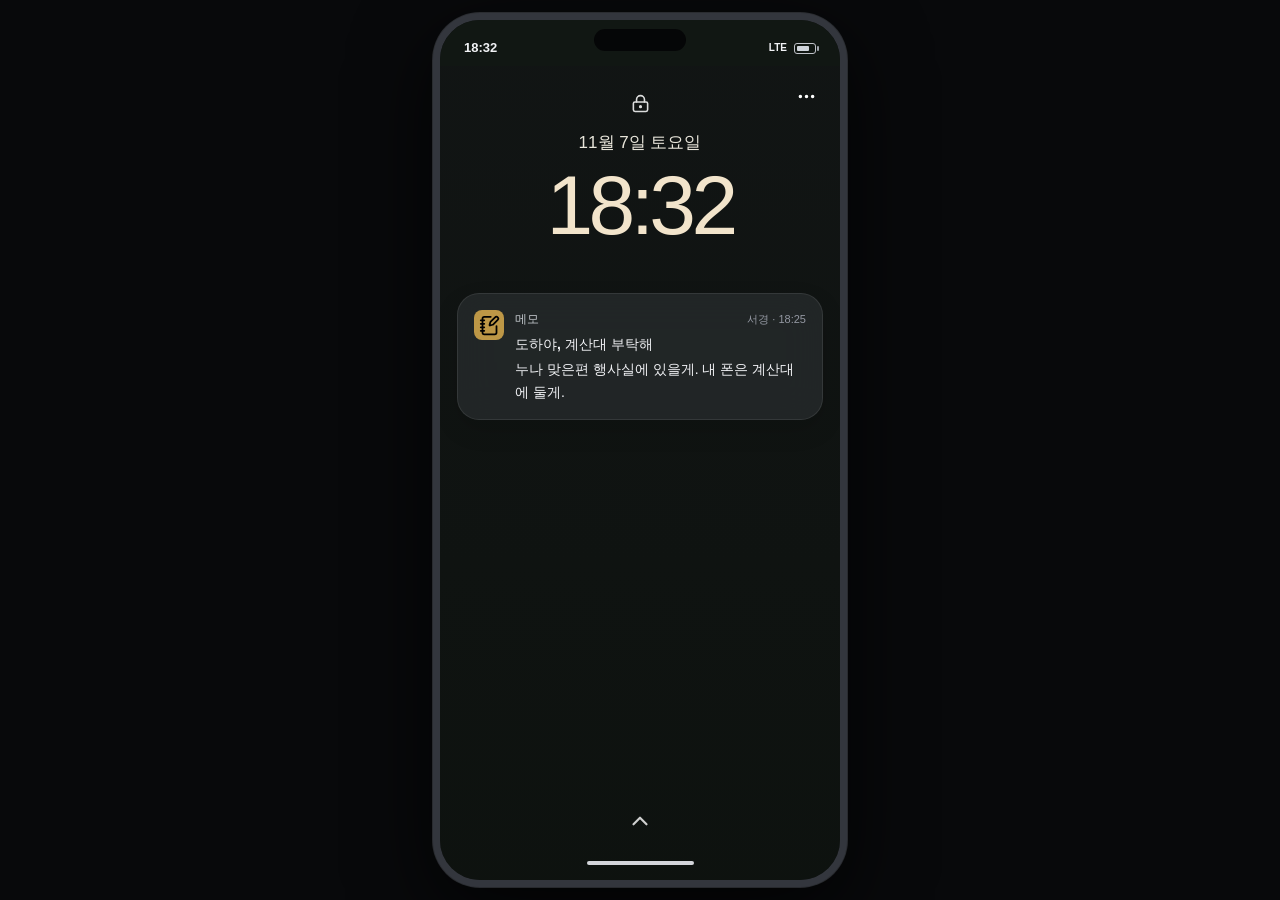
==== prototype/index.html @ a2267394 "Publish game v0.4.1 source and web entry point" ====
<!doctype html>
<html lang="ko"><head><meta charset="utf-8"><meta name="viewport" content="width=device-width, initial-scale=1, viewport-fit=cover"><meta name="theme-color" content="#101415"><meta name="description" content="닫는 책방과 남겨진 기록. 서경의 휴대전화에서 읽고 답하는 이야기."><title>열한 번째 상자</title><link rel="stylesheet" href="phone.css"><link rel="stylesheet" href="campaign.css?v=0.4.1a"></head>
<body><main class="phone" aria-label="서경의 휴대전화">
<div class="status"><span id="clock">18:32</span><div class="island" aria-hidden="true"></div><span class="status-right">LTE <span class="battery" aria-label="배터리 76퍼센트"></span></span></div>
<header id="appbar" class="appbar"></header><div id="screen" class="screen"></div><nav id="nav" class="system-nav" aria-label="휴대전화 탐색"></nav>
<div id="notification" class="notification" aria-live="polite"></div><div id="overlay" class="overlay" aria-label="게임 설정과 확인" hidden></div><div id="toast" class="toast" role="status"></div><button id="jump-message" class="jump-message" data-action="jump-message" hidden>새 메시지 ↓</button>
</main><script src="campaign-data.js?v=0.4.1b"></script><script src="campaign-engine.js?v=0.4.1"></script><script src="campaign-app.js?v=0.4.1b"></script></body></html>
---- prototype/phone.css ----
@charset "UTF-8";
:root{color-scheme:dark;--surface:#111214;--raised:#202226;--elevated:#2c2f34;--line:#303238;--text:#f1f2f5;--muted:#9599a3;--blue:#82b5ff;--green:#66d295;--yellow:#f4ce68;--radius:18px;font:15px/1.55 -apple-system,BlinkMacSystemFont,'Segoe UI','Malgun Gothic',sans-serif;font-synthesis:none}
*{box-sizing:border-box}html,body{margin:0;height:100%;overflow:hidden}body{display:flex;align-items:center;justify-content:center;background:#08090b;color:var(--text)}button,input,textarea{font:inherit}button{border:0;background:none;color:inherit;cursor:pointer;-webkit-tap-highlight-color:transparent}button:disabled{opacity:.38;cursor:default}button:focus-visible,input:focus-visible,textarea:focus-visible,summary:focus-visible{outline:2px solid var(--blue);outline-offset:3px}button:active:not(:disabled){filter:brightness(.85)}button img{pointer-events:none}p{margin:0 0 12px}h1,h2,h3{font-weight:650;letter-spacing:-.035em;margin:0}h1{font-size:28px}h2{font-size:19px}small{font-size:11px;color:var(--muted)}strong{font-weight:600}img{max-width:100%}.icon{display:inline-block;width:22px;height:22px;object-fit:contain;filter:invert(1);vertical-align:middle;flex:none}.push{flex:1}.sr-only{position:absolute;width:1px;height:1px;overflow:hidden;clip-path:inset(50%)}
main.phone{position:relative;display:flex;flex-direction:column;isolation:isolate;width:414px;height:min(888px,calc(100dvh - 28px));border:7px solid #33363d;border-radius:47px;background:var(--surface);box-shadow:0 0 0 1px #60646d66,0 24px 80px #000b;overflow:hidden}
.status{height:46px;flex:none;padding:10px 24px 0;display:flex;align-items:center;justify-content:space-between;position:relative;z-index:4;background:var(--surface);font-size:13px;font-weight:650}.island{position:absolute;left:50%;transform:translateX(-50%);top:9px;width:92px;height:22px;border-radius:14px;background:#050607}.status-right{display:flex;align-items:center;gap:7px;font-size:10px}.battery{display:inline-block;width:22px;height:11px;border:1px solid #bfc2c8;border-radius:3px;position:relative}.battery:before{content:'';position:absolute;inset:2px 6px 2px 2px;border-radius:1px;background:#cfd4db}.battery:after{content:'';width:2px;height:5px;background:#a2a6ae;position:absolute;right:-4px;top:2px;border-radius:1px}
.appbar{height:62px;flex:none;display:flex;align-items:center;padding:0 9px;border-bottom:1px solid #ffffff09;background:var(--surface);gap:3px}.appbar[hidden],.system-nav[hidden]{display:none}.header-title{flex:1;display:flex;align-items:center;min-width:0;gap:10px;font-size:17px;font-weight:600;letter-spacing:-.03em}.header-title small{display:block;font-weight:400;font-size:10px;margin-top:2px}.header-title .avatar{width:34px;height:34px;font-size:14px}.icon-button{width:40px;height:42px;display:inline-flex;justify-content:center;align-items:center;flex:none;border-radius:50%}.icon-button .icon{width:21px;height:21px}.icon-button:hover{background:#ffffff08}.appbar>.icon-button:first-child{color:var(--blue)}.screen{flex:1;overflow:auto;overscroll-behavior:contain;scrollbar-width:thin;scrollbar-color:#464a5255 transparent;position:relative}.system-nav{height:30px;flex:none;background:var(--surface);display:flex;align-items:center;justify-content:center}.home-gesture{display:flex;align-items:center;justify-content:center;width:100%;height:30px;padding:0}.gesture-bar{display:block;width:107px;height:4px;border-radius:4px;background:#d3d5da}.on-home .status,.on-home .system-nav{background:#111713}.on-home .screen{scrollbar-width:none}.page{padding:18px 19px 28px}.page-heading{display:flex;align-items:center;justify-content:space-between;margin-bottom:22px}.page-heading>.icon{color:var(--yellow)}.small-heading{font-size:15px;color:var(--muted);font-weight:500;margin:6px 0 18px}.section-label{color:var(--muted);font-size:12px;display:block;margin:15px 0 8px}.button{width:100%;min-height:45px;padding:11px 18px;border-radius:14px;background:var(--raised);font-size:14px;font-weight:500;margin-top:12px;display:flex;justify-content:center;align-items:center;gap:8px}.button.primary{background:#3581e7;color:white}.button.secondary{background:var(--raised);color:var(--text)}.button.danger{background:#4d2328;color:#ffb4bf}.plain-link,.subtle-link{padding:10px 0;display:inline-flex;gap:7px;align-items:center;font-size:13px;color:var(--blue)}.subtle-link{color:var(--muted);font-size:12px}.plain-link .icon{width:17px;height:17px}.empty{color:var(--muted);font-size:14px;text-align:center;padding:40px 15px}.file-link{display:flex;align-items:center;gap:11px;width:100%;text-align:left;min-height:51px;font-size:14px;border-bottom:1px solid #ffffff0a}.file-link .icon{width:20px;height:20px;opacity:.7}
.lockscreen{height:100%;min-height:470px;display:flex;flex-direction:column;align-items:center;background:linear-gradient(#121a1455,#0c120db3),url('../assets/scenes/IMG004-shelf.png') center/cover;padding:24px 17px 15px}.lock-symbol .icon{width:19px;height:19px;opacity:.85}.lock-date{font-size:17px;font-weight:500;margin:17px 0 0;color:#e8e5da}.lock-clock{font-size:84px;font-weight:250;line-height:1.15;letter-spacing:-.055em;color:#f2e4cb}.lock-alerts{width:100%;margin-top:46px}.lock-alert{width:100%;text-align:left;display:flex;gap:11px;padding:16px;border-radius:22px;background:#252a2bd9;backdrop-filter:blur(18px);border:1px solid #ffffff16;box-shadow:0 10px 24px #0002}.lock-alert b{font-size:12px;display:flex;justify-content:space-between;align-items:center;font-weight:500;color:#c5c9ce}.lock-alert strong{font-size:14px;display:block;margin-top:5px}.lock-alert p{font-size:14px;line-height:1.6;margin:3px 0 0}.app-mini{width:30px;height:30px;display:grid;place-items:center;border-radius:8px;flex:none;background:#08090a}.app-mini .icon{width:21px;height:21px}.lock-bottom{margin-top:auto;display:flex;align-items:center;flex-direction:column;gap:18px}.unlock-button{width:60px;height:45px;display:grid;place-items:center}.unlock-button .icon{width:26px;height:26px;opacity:.8}.mention{color:#91bbf8}
.home{min-height:100%;height:100%;display:flex;flex-direction:column;padding:9px 21px 14px;background:linear-gradient(160deg,#12201bd0,#1c241638 50%,#10180c8c),url('../assets/scenes/IMG003-tangerines.png') center/cover}.home-top{display:flex;justify-content:space-between}.home-top .icon-button{background:#111b1745;width:34px;height:34px}.home-top .icon{width:18px;height:18px}.clock-widget{display:flex;flex-direction:column;align-items:center;padding-top:17px;text-shadow:0 2px 10px #0003}.clock-widget>span{font-size:13px;font-weight:500}.clock-widget>strong{font-size:67px;line-height:1.25;font-weight:250;letter-spacing:-.05em}.clock-widget small{font-size:13px;color:#e4e7dd;margin-top:5px}.home-space{flex:1;min-height:25px}.app-grid{display:grid;grid-template-columns:repeat(4,1fr);gap:22px 12px}.app{padding:0;display:flex;flex-direction:column;align-items:center;gap:7px;font-size:11px;white-space:nowrap;text-shadow:0 1px 6px #0006}.app-square{height:57px;width:57px;border-radius:17px;display:grid;place-items:center;position:relative;box-shadow:0 3px 7px #0002,inset 0 1px 1px #ffffff35}.app-square .icon{width:29px;height:29px;filter:invert(1);stroke-width:1.6}.app-square.chat{background:#397bed}.app-square.search{background:#f6f8ff}.app-square.search .icon{filter:invert(38%) sepia(76%) saturate(2564%) hue-rotate(194deg)}.app-square.short{background:#060608}.app-square.gyeot{background:linear-gradient(30deg,#ffb54d,#df3971 55%,#8051cf)}.app-square.sheet{background:#21936b}.app-square.photos{background:#9262e0}.app-square.phone{background:#42b871}.app-square.notes{background:#f3cd60}.app-square.notes .icon{filter:invert(19%) sepia(36%) saturate(610%) hue-rotate(6deg)}.badge{position:absolute;right:-4px;top:-4px;background:#ed5e59;color:#fff;border-radius:12px;font-size:10px;min-width:19px;height:19px;line-height:19px;text-align:center;padding:0 4px;text-shadow:none;border:1px solid #ffffff33}.home-pages{display:flex;justify-content:center;gap:6px;padding:19px 0 15px}.home-pages i{width:5px;height:5px;border-radius:50%;background:#ffffff60}.home-pages i:first-child{background:#fff}.home-dock{display:flex;justify-content:space-around;align-items:center;padding:11px 8px;border-radius:28px;background:#d5ded220;backdrop-filter:blur(20px)}.home-dock .app>span:last-child{display:none}.home-dock .app-square{width:53px;height:53px;border-radius:16px}
.list-heading{display:flex;justify-content:space-between;align-items:center;padding:14px 21px 17px}.list-heading h1{font-size:30px}.search-placeholder{display:flex;gap:9px;align-items:center;margin:0 19px 15px;background:var(--raised);border-radius:12px;padding:9px 12px;color:var(--muted);font-size:14px}.search-placeholder .icon{width:16px;height:16px;opacity:.5}.contact-row{display:flex;align-items:center;gap:13px;padding:17px 20px;width:100%;text-align:left;border-bottom:1px solid #ffffff08}.avatar{display:inline-flex;align-items:center;justify-content:center;flex:none;width:43px;height:43px;border-radius:50%;font-size:17px;font-weight:550;background:#474b55;color:#f1f3f5}.avatar.sujin{background:#435567}.avatar.seogyeong{background:#725349}.avatar.taeo{background:#496756}.avatar.narae{background:#5b5475}.avatar.small{width:30px;height:30px;font-size:12px}.contact-main{flex:1;min-width:0}.contact-main strong{font-size:15px;font-weight:600;display:block}.contact-main small{font-size:12px;margin-top:4px;display:block;white-space:nowrap;text-overflow:ellipsis;overflow:hidden;color:#a2a5af}.contact-time{font-size:10px;color:var(--muted);align-self:flex-start;padding-top:2px}.chat-body{padding:8px 15px 20px}.date-divider{display:flex;justify-content:center;color:#777e89;font-size:10px;margin:15px 0 20px}.bubble-row{display:flex;flex-direction:column;align-items:flex-start;gap:4px;margin:12px 0}.bubble-row.mine{align-items:flex-end}.bubble{background:#292d33;padding:11px 14px;border-radius:17px 17px 17px 5px;max-width:86%;font-size:14px;line-height:1.6;word-break:keep-all;overflow-wrap:anywhere;white-space:pre-line}.mine .bubble{background:#245797;border-radius:17px 17px 5px 17px;color:#f1f6ff}.bubble-row>small{font-size:9px;color:#848b96;margin:0 5px}.older-button{display:block;margin:5px auto 20px;padding:8px 16px;color:var(--blue);font-size:12px;background:#85b6ff0b;border-radius:15px}.reply-options{display:flex;flex-direction:column;gap:8px;padding-top:16px}.reply-choice{border:1px solid #658bbe60;color:#a8ccff;border-radius:17px;padding:10px 15px;text-align:left;font-size:13px;display:flex;align-items:center;gap:9px;align-self:flex-end;max-width:94%}.reply-choice .icon{width:16px;height:16px;opacity:.7}.note-link{font-size:12px;display:flex;align-items:center;gap:8px;margin-top:17px;padding:12px;background:#f4ce6811;border:1px solid #f4ce6828;border-radius:13px;color:var(--yellow)}.note-link .icon{width:17px;height:17px}.inline-record{color:#9a9fa8;font-size:10px;padding:8px 2px}.contact-availability{font-size:11px;color:#777d87;text-align:center;padding:12px}.attachment{padding:8px 0 0;display:block}.chat-photo{width:100px;display:block;border-radius:5px}.typing{display:flex;gap:4px;background:#292d33;border-radius:16px;padding:12px 14px;width:53px;margin:10px 0}.typing i{width:5px;height:5px;background:#a3aab6;border-radius:50%;animation:typing 1.4s infinite}.typing i:nth-child(2){animation-delay:.15s}.typing i:nth-child(3){animation-delay:.3s}
.notes-page{padding-top:12px}.owner-note{background:#302a1e;border:1px solid #79664040;border-radius:16px;padding:14px 16px;margin-bottom:18px;color:#eadbb5}.owner-note summary{font-size:14px;font-weight:600}.owner-note summary small{display:block;font-weight:400;font-size:10px;margin-top:4px;color:#b6a884}.owner-note p{font-size:14px;line-height:1.9;padding-top:14px;margin:0}.segments{display:flex;border-radius:10px;background:#25282d;padding:3px;gap:3px;margin:12px 0 20px}.segments button{flex:1;min-height:33px;font-size:12px;border-radius:8px;color:#aaaeb7;white-space:nowrap;padding:4px 8px}.segments .selected{background:#42464e;color:#fff;box-shadow:0 1px 5px #0003}.note-row{width:100%;text-align:left;padding:14px 1px;border-bottom:1px solid #ffffff0c;position:relative}.note-row small{font-size:10px;color:#beaa75}.note-row p{font-size:14px;line-height:1.7;margin:5px 24px 0 0}.note-row>.icon{position:absolute;right:0;top:28px;width:17px;height:17px;opacity:.4}.empty-note{padding:40px 10px;text-align:center;font-size:13px;color:#777e88}.free-note{width:100%;min-height:280px;resize:vertical;background:transparent;border:0;outline:none;color:#e6e8ed;line-height:1.9;font-size:16px;padding:10px 2px;white-space:pre-wrap}.free-note:focus-visible{outline:none}.free-note::placeholder{color:#717780}.note-save{font-size:11px;text-align:right;color:#8b929c}.contact-link{display:flex;width:100%;align-items:center;gap:10px;border:1px solid #f4ce6828;color:#d7c49b;border-radius:13px;padding:13px;margin-top:20px;font-size:13px}.contact-link .icon{width:18px;height:18px}
.post-head{display:flex;align-items:center;gap:10px;margin-bottom:15px}.post-head>div{flex:1}.post-head strong{font-size:13px;display:block}.post-head small{font-size:10px;display:block;color:#868b94;margin-top:2px}.post-head .avatar{width:34px;height:34px;font-size:14px}.social-page{padding:17px}.thread-line{margin-left:16px;padding-left:27px;border-left:1px solid #40444c}.post-copy p{font-size:15px;line-height:1.75;margin-bottom:12px;word-break:keep-all}.post-date{font-size:10px;color:#8a909b;display:block;margin:10px 0}.social-actions{display:flex;align-items:center;gap:15px;margin:14px 0 10px}.social-actions>.icon{width:20px;height:20px;opacity:.8}.social-actions .icon-button{width:24px;height:24px;padding:0}.social-actions small{font-size:9px;margin-left:auto}.comment{display:flex;gap:9px;margin:20px 0}.comment>div{flex:1}.comment strong{font-size:11px}.comment p{font-size:13px;line-height:1.7;margin:4px 0}.comment .plain-link{font-size:11px;padding:3px 0}.older-post{margin-top:22px;border-top:1px solid var(--line);padding:17px 0}.older-post>summary{font-size:12px;color:var(--muted);padding:0 0 10px}.older-post p{font-size:13px;line-height:1.8}.older-post img{width:100%;border-radius:12px;margin:12px 0}.instagram-post>.post-head{padding:13px 16px;margin:0}.photo-full-button{display:block;width:100%;padding:0}.photo-full-button img{width:100%;max-height:420px;object-fit:cover;display:block}.post-lower{padding:4px 17px 14px}.post-lower p{font-size:13px;line-height:1.7}.post-lower strong{font-weight:650}.post-lower>details{margin-top:12px}.post-lower summary{color:var(--muted);font-size:12px}.instagram-post>.older-post{padding:17px;margin:0}.correction{padding:11px;background:#6e9ed412;border-left:2px solid #80abdb;border-radius:3px;font-size:12px!important;color:#b5cee9}
.file-heading{display:flex;align-items:center;gap:12px;margin:4px 0 22px}.file-heading strong{font-size:14px}.file-heading small{display:block;font-size:10px;margin-top:4px}.file-icon{display:grid;place-items:center;width:40px;height:46px;border-radius:9px;background:#203c31}.file-icon .icon{width:24px;height:24px}.sheet-summary{padding:5px 4px 19px;display:flex;justify-content:space-between;align-items:center}.sheet-summary>span{font-size:13px;color:var(--muted)}.sheet-summary>strong{font-size:32px;font-weight:500}.sheet-summary strong small{font-size:12px;margin-left:5px}.item-card{background:var(--raised);border-radius:16px;padding:17px}.item-number{font-size:10px;color:#94b7a5;background:#305041;display:inline-flex;padding:2px 7px;border-radius:5px;margin-bottom:11px}.item-card h2{font-size:16px;margin-bottom:14px}.item-card dl,dl{display:grid;grid-template-columns:75px minmax(0,1fr);gap:12px;font-size:13px;margin:15px 0 4px}dt{color:var(--muted)}dd{margin:0;word-break:keep-all;overflow-wrap:anywhere}.file-details{padding:18px 0;border-bottom:1px solid #ffffff0a}.file-details summary{font-size:13px;color:#b0b6c1}.file-item{display:flex;gap:12px;padding:13px 0;font-size:12px;border-bottom:1px solid #ffffff0a}.file-item>span{font-size:10px;color:var(--muted)}.file-item small{display:block;font-size:9px;margin-top:5px}.revision{padding:4px 0 28px 23px;border-left:1px solid #424751;position:relative}.revision-dot{width:9px;height:9px;border-radius:50%;background:#8fa6c3;position:absolute;left:-5px;top:7px}.revision small{font-size:11px}.revision h2{font-size:15px;margin:10px 0 15px}.revision p{font-size:13px;line-height:1.85}.change-line{display:grid;grid-template-columns:1fr 1.1fr 1fr;gap:6px;font-size:12px;align-items:center;padding:10px 0;border-bottom:1px solid #ffffff08}.change-line span{color:var(--muted);font-size:10px}.change-line del{color:#b39991}.change-line b{font-weight:500;color:#a9c5b1}.revision>.small{margin-top:13px}
.gallery-heading{padding:15px 19px 6px}.photo-grid{display:grid;grid-template-columns:repeat(2,1fr);gap:3px;padding:3px}.photo-tile{padding:0}.photo-tile img{display:block;width:100%;height:205px;object-fit:cover}.photo-view{height:calc(100% - 70px);display:flex;align-items:center;justify-content:center;background:#000;overflow:auto}.photo-view>img{max-width:100%;max-height:100%;object-fit:contain;flex:none}.photo-view.zoom{display:block}.photo-view.zoom>img{max-width:none;max-height:none;width:200%}.photo-toolbar{height:65px;display:flex;justify-content:space-around;align-items:center}.album-link{display:block;text-align:center;font-size:13px;color:var(--blue);padding:10px}.info-thumb{width:100%;height:180px;object-fit:cover;border-radius:12px}.info-card{margin-top:25px}.info-card h2{font-size:17px;margin-bottom:20px}
.search-form{display:flex;align-items:center;background:var(--raised);border-radius:14px;padding:7px 10px;gap:8px;margin-bottom:28px}.search-form>.icon{width:18px;height:18px;opacity:.45}.search-form input{flex:1;min-width:0;width:100%;color:var(--text);font-size:14px;border:0;background:none;outline:none}.search-form button{width:29px;height:29px;border-radius:50%;background:#5d7291;padding:5px}.search-form button .icon{width:17px;height:17px}.website-row{display:flex;align-items:center;gap:12px;width:100%;padding:17px 0;text-align:left;border-bottom:1px solid #ffffff0b}.site-icon{display:grid;place-items:center;width:37px;height:37px;border-radius:10px;background:#2c3643}.site-icon .icon{width:22px;height:22px}.website-row>span:nth-child(2){flex:1}.website-row strong{display:block;font-size:14px;font-weight:500}.website-row small{display:block;margin-top:4px;font-size:11px}.website-row>.icon{width:17px;opacity:.4}.web-page{background:#f1f3f6;color:#272b33;padding:23px 21px;min-height:100%;font-size:14px;line-height:1.8}.web-page .site-masthead{font-size:18px;font-weight:750;border-bottom:2px solid #344749;padding-bottom:13px;margin-bottom:18px}.web-page>small{font-size:10px;color:#747c89}.web-page h1{font-size:24px;line-height:1.5;font-weight:650;margin:12px 0 20px}.web-page details{font-size:13px;border-top:1px solid #cdd2da;padding-top:14px;margin-top:20px}.web-page details summary{color:#5d6978}.web-page details p{margin-top:12px}.web-page .plain-link{color:#2e6ca5}.receipt-card{border:1px solid #d1d6de;border-radius:13px;background:#fff;padding:18px;margin:20px 0 10px;box-shadow:0 3px 9px #29374a07}.receipt-card>span{font-size:12px;color:#5d6f68}.receipt-card dt{color:#7c848a}.receipt-card dl{font-size:13px;grid-template-columns:75px 1fr}.receipt-card p{font-size:11px;color:#6f7b73;margin:18px 0 0}
.comparison-pickers{display:flex;flex-wrap:wrap;gap:7px;margin-bottom:20px}.chip{display:inline-flex;gap:6px;align-items:center;padding:8px 10px;border-radius:10px;border:1px solid #393f4a;font-size:11px}.chip .icon{width:13px;height:13px;opacity:.6}.chip.selected{border-color:#7398c8;background:#30445d}.comparison-grid{display:grid;grid-template-columns:1fr 1fr;gap:10px}.excerpt{padding:13px;border:1px solid #393d45;border-radius:12px;background:#1c2025}.excerpt small{font-size:10px;display:block;color:#a2b8d1;margin-bottom:12px}.excerpt p{font-size:12px;line-height:1.8;margin-bottom:10px;word-break:keep-all;overflow-wrap:anywhere}.excerpt img{width:100%;height:100px;object-fit:cover;border-radius:7px;margin-bottom:12px}.claim{display:flex;align-items:flex-start;gap:10px;text-align:left;border:1px solid #343a44;width:100%;padding:13px;border-radius:13px;font-size:13px;line-height:1.7;margin-bottom:10px}.claim .icon{width:18px;height:18px;margin-top:3px;opacity:.45}.claim.selected{border-color:#6896d6;background:#25394f}.attachment-label{font-size:12px;color:var(--muted);margin:25px 0 10px}.attachment-choice{width:100%;display:flex;gap:9px;align-items:center;padding:10px 11px;margin-bottom:5px;font-size:12px;text-align:left;border-radius:9px}.attachment-choice .icon{width:17px;height:17px;opacity:.45}.attachment-choice.selected{background:#2b3d50}.compose-actions{display:flex;justify-content:space-between;gap:12px;align-items:center;border-top:1px solid var(--line);margin-top:20px;padding-top:13px}.send-button{display:flex;gap:7px;align-items:center;background:#377ddc;min-height:42px;padding:8px 17px;border-radius:22px;font-size:13px}.send-button .icon{width:17px;height:17px}.sent-confirmation{padding:17px;background:#21352e;border-radius:15px;font-size:14px;line-height:1.85}.sent-confirmation .icon{width:19px;margin-right:7px}.idea-history{padding-top:20px;font-size:12px}.idea-history small{display:block;margin-top:14px}.idea-history p{margin-top:5px}
.phone-heading{margin:0 0 24px}.phone-contact{display:flex;gap:12px;align-items:center;text-align:left;width:100%;padding:17px 0;border-bottom:1px solid #ffffff09}.phone-contact>span:nth-child(2){flex:1}.phone-contact strong{display:block;font-size:14px}.phone-contact small{display:block;font-size:11px;margin-top:4px}.phone-contact>.icon{width:21px;height:21px;opacity:.65}.recent-label{margin-top:33px}.call-record,.missed-call{padding:12px 0;font-size:13px;border-bottom:1px solid #ffffff08;color:#b0b6c0}.missed-call{color:#ec8e90}.call-screen{min-height:100%;display:flex;flex-direction:column;background:radial-gradient(circle at 50% 0,#313c494d,transparent 58%);padding:28px 24px 30px;align-items:center}.call-person{text-align:center;padding-top:30px}.avatar.call-avatar{width:82px;height:82px;font-size:32px;background:#485363}.call-person h1{font-size:26px;font-weight:450;margin:21px 0 7px}.call-person small{font-size:13px;color:#8a96a6}.call-bottom{display:flex;justify-content:space-around;gap:75px;margin-top:auto;padding-top:55px;width:100%}.round-call{width:59px;height:59px;border-radius:50%;display:grid;place-items:center}.round-call .icon{width:26px;height:26px}.round-call.accept{background:#3cb979}.round-call.decline{background:#dc4f56}.call-small-name{text-align:center;font-size:16px;line-height:1.7;margin-top:8px}.call-small-name small{display:block;font-size:11px;color:#8390a1;margin-top:4px}.caption-area{display:flex;flex:1;flex-direction:column;justify-content:center;align-items:flex-start;width:100%;padding:35px 4px}.caption-person{font-size:12px;color:#8da6c7;margin-bottom:16px}.call-caption{font-size:21px;line-height:1.85;text-align:left;padding:0;white-space:pre-line;letter-spacing:-.03em;word-break:keep-all;overflow-wrap:anywhere}.call-controls{width:100%;display:flex;justify-content:space-around;align-items:center;padding-top:22px}.call-controls .icon-button{width:49px;height:49px;background:#333b4655}.call-question-list{display:flex;flex-direction:column;justify-content:center;width:100%;flex:1;gap:12px;padding:30px 0}.spoken-choice{display:flex;align-items:center;gap:9px;text-align:left;background:#242e3a;border:1px solid #485d7680;border-radius:17px;width:100%;padding:15px;font-size:15px;line-height:1.7}.spoken-choice>.icon{width:17px;height:17px;opacity:.6}.spoken-choice.primary{color:#a4c8fd;border-color:#6285b6}
.draft-sender{display:flex;gap:11px;align-items:center;margin:5px 0 22px;font-size:14px}.draft-sender small{display:block;font-size:10px;color:#8c949f;margin-top:2px}.draft-row{width:100%;position:relative;text-align:left;padding:20px 30px 20px 0;border-bottom:1px solid var(--line)}.draft-row strong{font-size:14px;display:block;font-weight:500}.draft-row small{font-size:11px;display:block;margin-top:6px}.draft-row>.icon{position:absolute;right:0;top:24px;width:19px;height:19px;opacity:.4}.public-copy{font-size:15px;line-height:1.85;white-space:pre-line}.redacted{padding:14px;background:#292d33;border:1px dashed #535b67;color:#a6afb9;font-size:12px;margin:20px 0;border-radius:10px}.private-excerpt,.original-post{padding:16px;border-radius:13px;background:#252932;font-size:13px;margin:23px 0 10px}.private-excerpt p,.original-post p{margin:9px 0;line-height:1.8}.private-excerpt small,.original-post small{font-size:10px;color:#ad9a8c}.document-label{font-size:12px;color:var(--muted);padding-bottom:18px;border-bottom:1px solid var(--line)}.document-message{padding:14px 0;border-bottom:1px solid #ffffff09}.document-message small{font-size:10px}.document-message p{font-size:13px;line-height:1.8;margin:7px 0 0}.page details .excerpt{margin:14px 0}.epilogue-person{display:flex;gap:9px;align-items:center;font-size:11px;color:var(--muted);margin:25px 0 13px}.ending-photo{width:100%;height:190px;object-fit:cover;border-radius:14px;display:block;margin-top:24px}.photo-date{font-size:10px;display:block;text-align:center;margin-top:8px}.notice-row{text-align:left;width:100%;padding:18px 0;border-bottom:1px solid var(--line)}.notice-row p{font-size:14px;line-height:1.7;margin:5px 0 0}
.notification{position:absolute;top:48px;left:9px;right:9px;z-index:15;display:none;padding:12px 8px 12px 13px;border-radius:22px;background:#30353beF;border:1px solid #ffffff1c;box-shadow:0 10px 36px #0005;backdrop-filter:blur(20px);animation:drop .25s ease-out}.notification.visible{display:flex}.notification-open{display:flex;text-align:left;gap:10px;flex:1;padding:0;min-width:0}.notification-icon{display:grid;place-items:center;width:31px;height:31px;border-radius:9px;background:#397de2;flex:none}.notification-icon .icon{width:19px;height:19px}.notification-open>span:last-child{flex:1;min-width:0}.notification b{font-size:11px;font-weight:500}.notification small{font-size:9px;margin-left:8px;color:#aeb8c5}.notification p{font-size:13px;line-height:1.6;margin:4px 0 0}.notification>.icon-button{width:23px;height:25px;align-self:flex-start}.notification>.icon-button .icon{width:14px;height:14px;opacity:.5}.overlay{position:absolute;inset:auto 0 0;max-height:calc(100% - 65px);overflow:auto;background:#23262dfb;backdrop-filter:blur(20px);z-index:25;border-radius:28px 28px 0 0;padding:13px 23px 28px;box-shadow:0 -30px 160px #000b}.overlay[hidden]{display:none}.sheet-handle{height:4px;width:35px;background:#636974;border-radius:3px;margin:0 auto 25px}.overlay h2{font-size:20px;margin-bottom:21px}.overlay p{font-size:14px;color:#b0bac8;line-height:1.8}.setting-row{width:100%;display:flex;gap:12px;align-items:center;padding:15px 0;border-bottom:1px solid #ffffff0c;text-align:left;font-size:14px}.setting-row .icon{width:19px;height:19px;opacity:.7}.setting-row span{margin-left:auto;color:var(--muted);font-size:12px}.storage-warning{font-size:12px!important;color:#e6a7a7!important;margin-top:18px}.toast{display:none;position:absolute;bottom:46px;left:35px;right:35px;border-radius:22px;padding:11px 16px;background:#e0e4ec;color:#282d36;font-size:12px;text-align:center;box-shadow:0 4px 20px #0004;z-index:30;pointer-events:none}.toast.visible{display:block}.large-text .bubble,.large-text .note-row p,.large-text .post-copy p,.large-text .web-page,.large-text .claim{font-size:17px}.large-text .call-caption{font-size:24px}
@keyframes typing{50%{opacity:.35;transform:translateY(-2px)}}@keyframes drop{from{opacity:0;transform:translateY(-8px)}to{opacity:1;transform:translateY(0)}}
@media(max-width:500px){main.phone{width:100%;height:100dvh;border:0;border-radius:0;box-shadow:none}.status{height:calc(43px + env(safe-area-inset-top));padding-top:calc(7px + env(safe-area-inset-top))}.island{display:none}.system-nav{height:calc(28px + env(safe-area-inset-bottom));padding-bottom:env(safe-area-inset-bottom)}.notification{top:calc(45px + env(safe-area-inset-top))}.home{padding-left:25px;padding-right:25px}.overlay{padding-bottom:calc(25px + env(safe-area-inset-bottom))}}@media(max-height:720px){.clock-widget{padding-top:2px}.clock-widget>strong{font-size:56px}.home-space{min-height:15px}.app-grid{gap:15px 10px}.app-square{width:51px;height:51px;border-radius:15px}.home-pages{padding:13px 0}.home-dock{padding:8px}.home-dock .app-square{width:47px;height:47px}.home-top{margin-top:-3px}.lockscreen{padding-top:15px;min-height:0}.lock-clock{font-size:75px}.lock-alerts{margin-top:32px}.call-screen{padding-top:18px;padding-bottom:22px}.call-caption{font-size:19px}.caption-area{padding:25px 2px}.spoken-choice{font-size:14px;padding:13px}.call-question-list{gap:10px;padding:20px 0}}
@media(prefers-reduced-motion:reduce){*,*:before,*:after{animation:none!important;scroll-behavior:auto!important}}

/* HIG-informed web equivalents: readable body, stable hierarchy, 44px hit areas. */
.icon-button,.notification>.icon-button{width:44px;height:44px;min-width:44px;min-height:44px}
.button,.plain-link,.subtle-link,.reply-choice,.older-button,.home-gesture,.segments button,.chip,.attachment-choice,.album-link,.unlock-button,.setting-row,summary{min-height:44px}
.plain-link,.subtle-link,.album-link,summary{display:flex;align-items:center}
.system-nav{height:44px}.home-gesture{height:44px}
.bubble,.post-copy p,.public-copy,.free-note{font-size:17px;line-height:1.6}
.note-row p,.owner-note p,.web-page>p,.claim,.spoken-choice{font-size:16px}
.bubble-row>small,.post-date,.notification small,.note-row small,.post-head small,.header-title small,.date-divider,.contact-time,.document-message small,.photo-date,.file-item small{font-size:11px}
.notification>.icon-button{margin:-8px -5px 0 0}.notification p{font-size:14px}.notification b{font-size:12px}
.social-actions .icon-button{width:44px;height:44px;margin:-8px}.home-top .icon-button{width:44px;height:44px}
.segments button{font-size:13px}.large-text .comparison-grid{grid-template-columns:1fr}.large-text .header-title{font-size:19px}.large-text .bubble,.large-text .note-row p,.large-text .post-copy p,.large-text .public-copy,.large-text .claim{font-size:20px}.large-text .icon{width:24px;height:24px}
.lockscreen,.home-gesture,.sheet-handle{touch-action:none}.owner-note summary{display:block;min-height:44px}.owner-note summary small{font-size:11px}
@media(max-width:500px){.system-nav{height:calc(44px + env(safe-area-inset-bottom))}}

.flow-options{padding:16px 19px 24px;display:flex;flex-direction:column;gap:9px;border-top:1px solid #ffffff08}
.flow-options .reply-choice{align-self:stretch;max-width:100%;min-height:46px;background:#23334855}
.optional-checks{padding:10px 0;color:var(--muted);font-size:12px}.optional-checks .reply-choice{margin-top:8px}
.call-menu{position:absolute;z-index:5;right:10px;top:7px}.lockscreen{position:relative}.lock-settings{position:absolute;right:12px;top:8px}
.progress-setting{color:#a4ccff}.home-space{display:flex;align-items:center;padding:10px 0}
.home-contact{width:100%;display:block;text-align:left;padding:10px 13px;background:#26342bd4;backdrop-filter:blur(15px);border:1px solid #ffffff14;border-radius:17px;text-shadow:none}
.home-contact small{display:block;font-size:10px;color:#b9c9bf;margin-bottom:4px}.home-contact span{display:-webkit-box;-webkit-line-clamp:2;-webkit-box-orient:vertical;overflow:hidden;font-size:12px;line-height:1.5}
@media(max-height:720px){.clock-widget>strong{font-size:42px}.clock-widget small{display:none}.clock-widget>span{font-size:12px}.app-grid{gap:12px 10px}.app-square{width:48px;height:48px}.home-pages{padding:9px 0}.home-dock .app-square{width:44px;height:44px}.home-space{min-height:65px;padding:8px 0}.home-contact{padding:8px 11px}}
.message-file{display:flex;align-items:center;gap:9px;padding:12px 10px;margin-top:13px;border-radius:11px;background:#ffffff0d;border:1px solid #ffffff16;color:#bdd7fa;font-size:13px;min-height:44px;width:100%;white-space:normal;text-align:left}.message-file .icon{width:20px;height:20px;opacity:.8}
.jump-message{position:absolute;right:23px;bottom:55px;z-index:12;min-height:44px;background:#385a85;border:1px solid #91baf04d;border-radius:24px;padding:8px 17px;box-shadow:0 5px 18px #0005;color:#edf4ff;font-size:13px}.jump-message[hidden]{display:none}
---- prototype/campaign.css ----
@charset "UTF-8";
:root{font-family:Pretendard,-apple-system,BlinkMacSystemFont,"Segoe UI","Malgun Gothic",sans-serif}
button,a,input,textarea{touch-action:manipulation}button{overflow-wrap:anywhere}.screen{min-height:0}.header-title{min-width:0}.header-title>span{min-width:0;overflow:hidden;text-overflow:ellipsis;white-space:nowrap}.header-title small{overflow:hidden;text-overflow:ellipsis}.on-home .status{background:#111713}.home{overflow-y:auto;min-height:100%;height:auto}.home-space{min-height:100px;flex:1}.memo-mini{background:#bd9746}.memo-mini .icon{filter:none}.campaign-lock .lock-alerts{margin-top:40px}.campaign-lock .lock-bottom{padding-top:20px}.avatar.doha{background:#665f4f}.unread-dot{display:inline-block;width:7px;height:7px;background:#82b5ff;border-radius:50%;margin-left:8px;vertical-align:middle}
.document-origin{display:block;font-size:12px;color:var(--muted);line-height:1.7;margin:0 0 17px}.document-origin span{display:block}.document-view h1,.publication-preview h1,.result-page h1{font-size:23px;font-weight:650;line-height:1.5;letter-spacing:-.035em;margin-bottom:24px;word-break:keep-all;overflow-wrap:anywhere}.document-body{margin:20px 0}.document-body p{font-size:16px;line-height:1.85;margin:0 0 20px;word-break:keep-all;overflow-wrap:anywhere;white-space:pre-line}.document-body .record-line{padding:12px 14px;background:#ffffff06;border-left:2px solid #7d9f8a;font-size:15px}.web-page .document-body .record-line{background:#fff;border-left-color:#496c5c}.document-image{display:block;width:100%;padding:0;overflow:auto;background:#090b0d}.document-image img{width:100%;max-height:390px;display:block;object-fit:contain}.document-image.zoomed img{width:170%;max-width:none;max-height:none}.document-links{margin-top:26px;border-top:1px solid var(--line);padding-top:6px}.document-footer{display:flex;align-items:center;gap:6px;color:var(--muted);font-size:11px;margin-top:26px}.document-footer .icon{width:13px;height:13px;opacity:.65}.web-page .document-origin,.web-page .document-footer{color:#6b727b}.web-page .document-links{border-color:#cbd1d8}.web-page .message-file{color:#2d547b;border-color:#bcc9d4;background:#e9eef3}.web-page .message-file .icon{filter:none;opacity:.7}.archive-line{padding:12px 14px;background:#292d33;border-radius:14px;margin-bottom:12px}.archive-line p{font-size:15px;margin:0;line-height:1.8}.document-row{display:flex;align-items:center;gap:12px;padding:17px 0;border-bottom:1px solid #ffffff0a;width:100%;min-width:0;text-align:left}.document-row>span{flex:1;min-width:0}.document-row strong{font-size:14px;line-height:1.6;display:block;font-weight:550}.document-row small{display:block;font-size:11px;line-height:1.7;margin-top:5px}.document-row>.icon{width:21px;height:21px;opacity:.65}.document-row>.icon:last-child{width:15px;height:15px}.document-row span{overflow-wrap:anywhere}.document-links .message-file,.required-files .message-file{margin:8px 0}.document-links .message-file span,.message-file span{min-width:0;flex:1}.return-contact{border-top:1px solid #ffffff0b;margin-top:14px;padding:12px 18px 22px}.return-contact .file-link{color:#aac5e7;gap:12px;font-size:13px}.return-contact .file-link span{flex:1;min-width:0}.chat-body>.return-contact{padding-inline:2px}.reply-options{gap:10px;padding-top:22px}.reply-options .reply-choice{font-size:15px;line-height:1.7;max-width:97%;min-height:48px;padding:13px 16px}.reply-options .required-files{width:100%}.conversation-history{font-size:15px;line-height:1.8;padding:25px 8px;color:#a7adb5}.feed-post{padding:8px 0 22px;border-bottom:1px solid var(--line);margin-bottom:24px}.feed-post>p{font-size:16px;line-height:1.8}.instagram-post>section{margin-bottom:20px;border-bottom:1px solid var(--line)}.instagram-post .post-head{padding:14px 18px;margin:0}.post-lower>strong{display:block;font-size:16px;line-height:1.6;margin:14px 0 9px}.post-lower>p{font-size:15px;line-height:1.8}.photo-tile{position:relative;min-width:0;text-align:left}.photo-tile span{position:absolute;bottom:0;left:0;right:0;font-size:11px;line-height:1.6;background:#000a;padding:7px 9px;text-overflow:ellipsis;overflow:hidden;white-space:nowrap}.gallery-heading{margin-top:10px}.call-record small{display:block;margin-top:5px}.call-screen .call-menu{top:8px}.call-screen .call-person>.avatar{width:82px;height:82px;font-size:32px}.call-screen .caption-area{padding-top:45px}.call-question-list{flex:0;padding:10px 0}.call-question-list .spoken-choice{font-size:16px;line-height:1.7}.call-controls{position:relative;flex-shrink:0;padding-top:24px}.call-screen{min-height:100%;height:auto}.call-caption{font-size:22px;line-height:1.9}.call-small-name{font-size:17px}.publication-preview h2{font-size:16px;margin:28px 0 12px}.publication-preview>p{font-size:15px;line-height:1.85}.publication-cost{padding:16px 17px;margin:24px 0;border-left:2px solid #bf9966;background:#caa56f0a}.publication-cost p{font-size:14px;line-height:1.9;color:#d9c7b2;margin:0}.unavailable-reason{font-size:12px;line-height:1.8;color:#9098a4;padding:2px 0 17px;margin:0}.draft-row{padding-block:22px}.draft-row strong{font-size:16px;line-height:1.7}.draft-row small{font-size:12px;line-height:1.7}.publication-option button:disabled{opacity:.55}.sent-copy{margin:20px 0 30px;border-bottom:1px solid var(--line);padding-bottom:12px}.sent-copy>summary{font-size:14px;color:#aac3e5}.sent-copy .document-body p{font-size:15px}.epilogue-person{margin-top:29px;font-size:13px}.epilogue-person .avatar{width:31px;height:31px;font-size:12px}.result-page .bubble{max-width:100%}.version-info{margin:20px 0;color:#a4aebb;font-size:12px}.version-info summary{font-size:13px}.version-info p{font-size:12px;line-height:1.8}.version-info a{color:var(--blue);padding:12px 0;display:block}.setting-row{line-height:1.7}.large-text .document-body p,.large-text .archive-line p,.large-text .reply-choice,.large-text .spoken-choice,.large-text .post-lower p,.large-text .feed-post p{font-size:20px}.large-text .document-view h1,.large-text .publication-preview h1{font-size:27px}.large-text .call-caption{font-size:26px}.large-text .draft-row strong{font-size:20px}.large-text .home-contact span{font-size:14px}.button{min-height:48px}.app{min-width:0}.overlay{overscroll-behavior:contain}.notes-page>.document-row{margin-bottom:15px}
@media(min-width:501px){main.phone{height:min(900px,calc(100dvh - 26px))}.home{min-height:100%;height:100%}}
@media(max-width:360px){.home{padding-inline:18px}.app-grid{gap:17px 7px}.app-square{width:52px;height:52px}.header-title{gap:6px;font-size:16px}.header-title .avatar{width:27px;height:27px;font-size:12px}.page{padding-inline:16px}.chat-body{padding-inline:12px}.bubble{max-width:91%}.call-screen{padding-inline:19px}.appbar{gap:0;padding-inline:4px}.header-title small{font-size:10px}}
@media(max-height:720px){.home{height:auto;min-height:100%;padding-top:7px}.home-space{min-height:76px}.clock-widget>strong{font-size:40px}.clock-widget{padding:0}.home-top .icon-button{height:36px;min-height:36px}.call-screen .caption-area{padding-top:24px;min-height:130px}.call-caption{font-size:20px}.call-question-list .spoken-choice{font-size:15px}.campaign-lock .lock-alerts{margin-top:25px}.campaign-lock .lock-clock{font-size:68px}.campaign-lock .lock-date{margin-top:8px}.campaign-lock .lock-alert p{font-size:14px}}
@media(prefers-reduced-motion:reduce){*,*:before,*:after{animation:none!important;transition:none!important}}

/* Contact alerts keep navigation and settings reachable. */
.reply-recipient{display:flex;align-items:center;gap:8px;width:100%;color:#b8cce6;font-size:13px;line-height:1.6;margin:0 0 2px}.reply-recipient .icon{width:17px;height:17px;opacity:.75}.call-controls>button{position:relative;margin-bottom:24px}.control-label{position:absolute;top:calc(100% + 8px);left:50%;transform:translateX(-50%);white-space:nowrap;font-size:12px;line-height:1.5;color:#bac5d3}.notification>.icon-button{width:44px;height:44px;min-height:44px}.appbar>.icon-button{width:44px;height:44px}.return-contact .file-link{min-height:48px}.large-text .reply-recipient{font-size:16px}
.phone:not(.on-home) .notification{top:110px}.search-form button{width:44px;height:44px;flex:none}.search-form button .icon{width:19px;height:19px}
@media(max-width:500px){.phone:not(.on-home) .notification{top:calc(107px + env(safe-area-inset-top))}}
.large-text .call-question-list .spoken-choice,.large-text .free-note{font-size:20px;line-height:1.7}
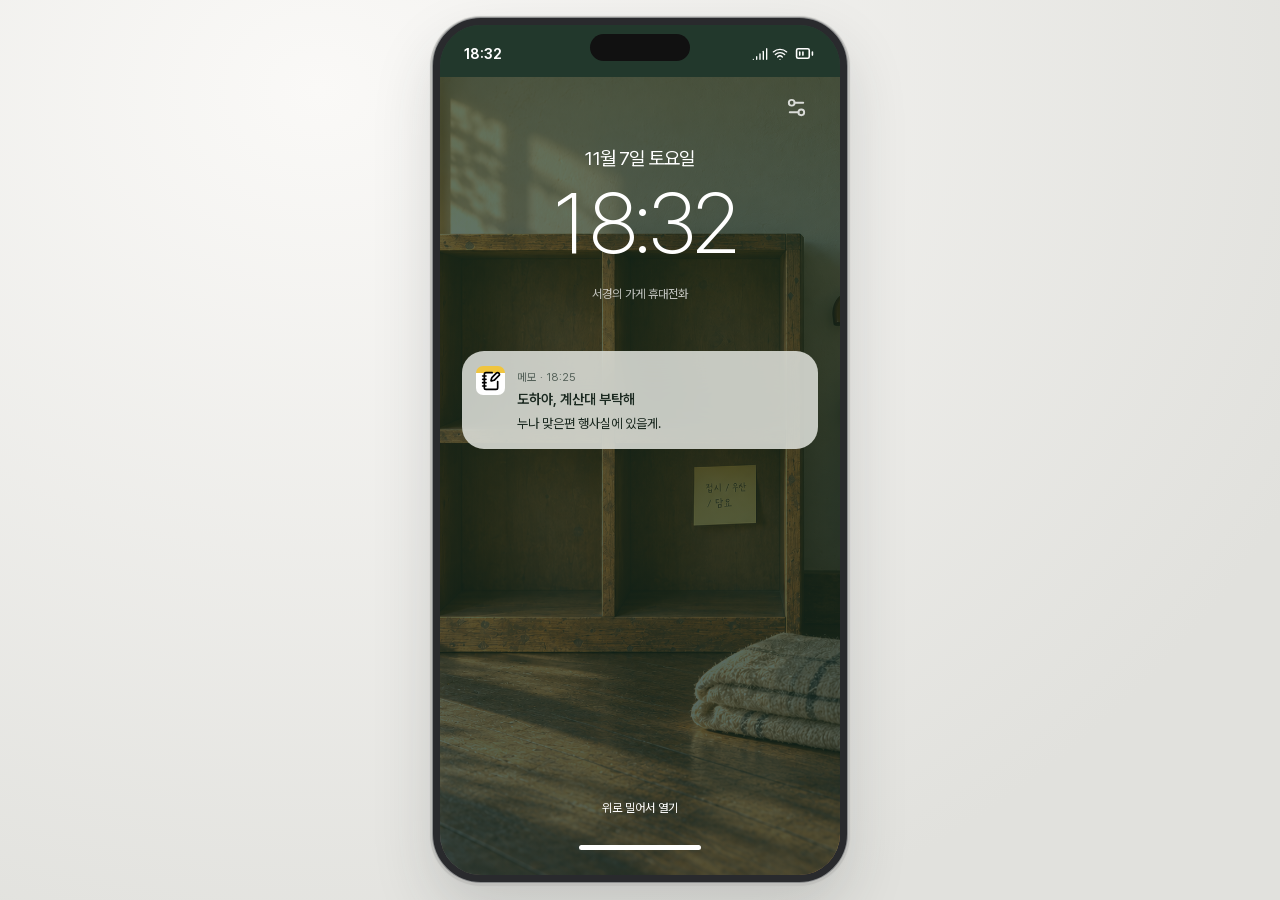
==== commit c238a775: "Add files via upload" ====
--- a/prototype/index.html
+++ b/prototype/index.html
@@ -1,7 +1,7 @@
-<!doctype html>
-<html lang="ko"><head><meta charset="utf-8"><meta name="viewport" content="width=device-width, initial-scale=1, viewport-fit=cover"><meta name="theme-color" content="#101415"><meta name="description" content="닫는 책방과 남겨진 기록. 서경의 휴대전화에서 읽고 답하는 이야기."><title>열한 번째 상자</title><link rel="stylesheet" href="phone.css"><link rel="stylesheet" href="campaign.css?v=0.4.1a"></head>
-<body><main class="phone" aria-label="서경의 휴대전화">
-<div class="status"><span id="clock">18:32</span><div class="island" aria-hidden="true"></div><span class="status-right">LTE <span class="battery" aria-label="배터리 76퍼센트"></span></span></div>
-<header id="appbar" class="appbar"></header><div id="screen" class="screen"></div><nav id="nav" class="system-nav" aria-label="휴대전화 탐색"></nav>
-<div id="notification" class="notification" aria-live="polite"></div><div id="overlay" class="overlay" aria-label="게임 설정과 확인" hidden></div><div id="toast" class="toast" role="status"></div><button id="jump-message" class="jump-message" data-action="jump-message" hidden>새 메시지 ↓</button>
-</main><script src="campaign-data.js?v=0.4.1b"></script><script src="campaign-engine.js?v=0.4.1"></script><script src="campaign-app.js?v=0.4.1b"></script></body></html>
+<!doctype html>
+<html lang="ko"><head><meta charset="utf-8"><meta name="viewport" content="width=device-width, initial-scale=1, viewport-fit=cover"><meta name="theme-color" content="#22382c"><meta name="description" content="책방의 마지막 밤. 남겨진 휴대전화로 상자의 행방을 확인하는 이야기."><title>열한 번째 상자</title><link rel="preload" href="assets/fonts/PretendardVariable.woff2" as="font" type="font/woff2" crossorigin><link rel="stylesheet" href="phone-v06.css?v=0.6.1"></head>
+<body><main class="phone" aria-label="서경의 가게 휴대전화">
+<div class="status"><span id="clock">18:32</span><div class="island" aria-hidden="true"></div><div class="status-right" aria-label="통신 연결됨, 배터리 76퍼센트"><img class="icon" src="assets/icons/signal.svg" alt=""><img class="icon" src="assets/icons/wifi.svg" alt=""><img class="icon battery" src="assets/icons/battery-medium.svg" alt=""></div></div>
+<header id="appbar" class="appbar"></header><div id="screen" class="screen"></div><section id="composer" class="composer" aria-label="답장 작성" hidden></section><nav id="nav" class="system-nav" aria-label="휴대전화 탐색"></nav>
+<div id="notification" class="notification" role="status" aria-live="polite" hidden></div><div id="overlay" class="overlay" role="dialog" aria-label="게임 설정과 확인" aria-modal="true" hidden></div><button id="jump-message" class="jump-message" data-action="jump" hidden>최근 메시지 ↓</button>
+</main><script src="story-v05.js?v=0.6.1"></script><script src="story-v06.js?v=0.6.1"></script><script src="engine-v06.js?v=0.6.1"></script><script src="phone-v06.js?v=0.6.1"></script></body></html>
--- a/prototype/phone-v06.css
+++ b/prototype/phone-v06.css
@@ -0,0 +1,22 @@
+@charset "UTF-8";
+@font-face{font-family:Pretendard;src:url("assets/fonts/PretendardVariable.woff2") format("woff2");font-style:normal;font-weight:100 900;font-display:swap}
+:root{font-family:Pretendard,"Pretendard Variable",-apple-system,BlinkMacSystemFont,"Segoe UI","Malgun Gothic",sans-serif;color:#16181b;background:#e8e7e3;font-synthesis:none;--ink:#16181b;--muted:#86878d;--line:#e9e9ed;--blue:#087df4;--panel:#f4f4f7;color-scheme:light}
+*{box-sizing:border-box}html,body{margin:0;width:100%;height:100%;overflow:hidden}body{display:grid;place-items:center;background:radial-gradient(ellipse at 25% 10%,#faf9f7,#e1e1dd 80%)}button,input,textarea{font:inherit}button{color:inherit;border:0;background:none;cursor:pointer;-webkit-tap-highlight-color:transparent;touch-action:manipulation}button:disabled{opacity:.38;cursor:default}button:active:not(:disabled){opacity:.7}button:focus-visible,input:focus-visible,textarea:focus-visible,summary:focus-visible{outline:2px solid #087df4;outline-offset:2px}button img{pointer-events:none}img{max-width:100%}p{margin:0 0 12px}h1,h2{letter-spacing:-.035em}h1{font-size:28px;line-height:1.35;margin:0 0 20px}h2{font-size:19px;margin:28px 0 15px}small{font-size:11px;color:var(--muted)}b{font-weight:600}.icon{display:block;width:23px;height:23px;flex-shrink:0;object-fit:contain}.icon-button{display:inline-flex;align-items:center;justify-content:center;width:44px;min-width:44px;height:44px;border-radius:12px}.icon-button:hover{background:#00000004}.avatar{width:44px;height:44px;object-fit:cover;border-radius:50%;flex-shrink:0;background:#d8ddd7}button,span,div{overflow-wrap:anywhere}[hidden]{display:none!important}
+.phone{width:414px;height:min(892px,calc(100dvh - 36px));min-height:420px;position:relative;display:flex;flex-direction:column;border:7px solid #292a2d;border-radius:48px;overflow:hidden;background:white;box-shadow:0 0 0 1px #8b8d8e,0 1px 1px 3px #c0c0bd,0 28px 60px #2b31302b;isolation:isolate}
+.status{height:52px;flex-shrink:0;display:flex;align-items:center;justify-content:space-between;padding:5px 24px 0;background:#fafafa;font-size:14px;font-weight:650;z-index:3}.status-right{display:flex;align-items:center;gap:4px}.status-right .icon{width:16px;height:16px}.status-right .battery{width:24px;height:19px}.island{position:absolute;width:100px;height:27px;top:9px;left:calc(50% - 50px);background:#0c0c0d;border-radius:20px}.appbar{display:flex;align-items:center;gap:7px;padding:3px 10px 9px;min-height:64px;flex-shrink:0;background:#fafafaf2;border-bottom:1px solid #e4e4e8;z-index:2}.appbar>.icon-button:first-child .icon{filter:invert(42%) sepia(96%) saturate(4075%) hue-rotate(193deg)}.brand{flex:1;font-size:21px;letter-spacing:-.03em}.insta-brand{font-family:inherit;font-style:normal;font-size:26px;font-weight:700}.room-heading{display:flex;gap:9px;align-items:center;flex:1;min-width:0}.room-heading b{display:block;font-size:16px}.room-heading small{display:block;font-size:10px;margin-top:3px}.room-heading .avatar{width:35px;height:35px}.screen{flex:1;min-height:0;overflow-y:auto;overflow-x:hidden;overscroll-behavior:contain;scrollbar-width:none;background:white}.screen::-webkit-scrollbar{display:none}.system-nav{height:29px;flex:none;background:#fff;z-index:2}.home-gesture{width:100%;height:100%;display:flex;align-items:center;justify-content:center}.gesture{display:block;width:122px;height:5px;background:#18191b;border-radius:10px}
+.wallpaper{color:white;background:#304038}.wallpaper .status,.wallpaper .system-nav{background:#22382c}.wallpaper .status .icon,.wallpaper .home-top .icon{filter:invert(1)}.wallpaper .gesture{background:#fff}.wallpaper .screen{background:transparent}.wallpaper .island{background:#111}.lockscreen{position:relative;min-height:100%;padding:8px 22px 25px;display:flex;align-items:center;flex-direction:column;background:linear-gradient(#173220aa,#152a20b8),url('../assets/scenes/IMG004-shelf.png') center/cover}.lock-top{width:100%;display:flex;justify-content:flex-end}.lock-top .icon{filter:invert(1);opacity:.8}.lockscreen>p{font-size:19px;margin:18px 0 2px;letter-spacing:-.04em}.lock-time{font-size:85px;line-height:1.2;letter-spacing:-6px;font-weight:200;font-variant-numeric:tabular-nums}.lock-owner{font-size:12px;opacity:.7;margin-top:13px}.lock-notice{display:flex;width:100%;text-align:left;gap:12px;padding:15px 14px;background:#f0f3edc9;backdrop-filter:blur(22px);border-radius:22px;color:#1b2920;margin-top:50px}.lock-notice small{color:#536058;font-size:11px}.lock-notice b{display:block;font-size:14px;margin:6px 0}.lock-notice p{font-size:13px;margin:0;line-height:1.65}.mini-app{width:29px;height:29px;border-radius:7px;background:linear-gradient(#f0c53e 25%,#fff 25%);display:grid;place-items:center;flex:none}.mini-app .icon{width:20px;height:20px}.unlock-area{margin-top:auto;padding-top:60px;display:flex;flex-direction:column;align-items:center;gap:15px}.unlock-text{font-size:12px;min-height:44px;color:#fff}.home{height:100%;min-height:600px;padding:10px 25px 14px;display:flex;flex-direction:column;background:linear-gradient(#163023b0,#233b1e44 55%,#162e20a0),url('../assets/scenes/IMG003-tangerines.png') center/cover}.home-top{display:flex;align-items:center;justify-content:space-between;font-size:13px}.home-time{font-size:58px;line-height:1.2;font-weight:200;letter-spacing:-3px;margin:0 0 22px}.home-widget{min-height:124px;display:grid;grid-template-columns:60px 1fr;align-content:center;gap:0 14px;background:#e5ead9d9;backdrop-filter:blur(24px);color:#26382b;border-radius:23px;padding:15px 20px;margin-bottom:30px;box-shadow:0 4px 12px #00000008}.widget-date{grid-column:1;font-size:12px;color:#8d3928}.home-widget>strong{font-size:42px;font-weight:300;line-height:1.2}.home-widget>span:last-child{grid-column:2;grid-row:1/3;align-self:center;border-left:3px solid #7b9275;padding-left:12px;font-size:12px;line-height:1.75}.widget-message{grid-column:1/-1;text-align:left;padding:0}.widget-message small{color:#55654e}.widget-message p{font-size:13px;line-height:1.6;margin:8px 0 0;display:-webkit-box;-webkit-line-clamp:2;-webkit-box-orient:vertical;overflow:hidden}.app-grid{display:grid;grid-template-columns:repeat(4,minmax(0,1fr));gap:21px 14px}.app-tile{min-width:0;display:flex;align-items:center;flex-direction:column;gap:7px;padding:0;color:white;font-size:11px;text-shadow:0 1px 4px #0006}.app-icon{width:57px;height:57px;position:relative;display:flex;align-items:center;justify-content:center;border-radius:14px;box-shadow:0 2px 7px #0002,inset 0 1px 1px #ffffff3f}.app-icon .icon{width:31px;height:31px;filter:invert(1)}.app-messages{background:linear-gradient(#6dde62,#26b943)}.app-phone{background:linear-gradient(#63d978,#20b74d)}.app-feed{background:#131416}.app-gyeot{background:radial-gradient(circle at 25% 100%,#ffda72 2%,#fb8740 30%,#d8357d 60%,#6b46cf 97%)}.app-photos{background:#fff}.app-photos .icon{filter:invert(40%) sepia(80%) saturate(1900%) hue-rotate(299deg)}.app-files{background:linear-gradient(#77bafa,#1180ef)}.app-notes{background:linear-gradient(#f4cf4a 27%,#fff 27%,#fff 55%,#f1f1ed 56%,#fff 58%,#fff 76%,#efefeb 77%,#fff 79%)}.app-notes .icon{filter:none;width:25px;opacity:.65}.app-search{background:#fff}.app-search .icon{filter:invert(36%) sepia(94%) saturate(1124%) hue-rotate(174deg);width:36px;height:36px}.badge{position:absolute;right:-5px;top:-6px;min-width:20px;height:20px;padding:0 5px;line-height:20px;border-radius:12px;background:#f04743;font-size:11px;font-style:normal;text-shadow:none}.home-spacer{flex:1;min-height:15px}.page-dots{text-align:center;font-size:9px;letter-spacing:5px;padding:14px 0}.dock{display:flex;justify-content:space-around;padding:11px 8px;border-radius:28px;background:#f1f5ef40;backdrop-filter:blur(24px)}
+.large-title{display:flex;align-items:center;justify-content:space-between;padding:20px 22px 5px}.large-title h1{font-size:31px;margin:0}.large-title .icon{width:25px;opacity:.65}.list-search{background:#efeff2;border-radius:10px;margin:14px 20px 10px;padding:8px 12px;display:flex;gap:8px;color:#8b8d95;font-size:14px;align-items:center}.list-search .icon{width:17px;height:17px;opacity:.45}.contact-row{display:flex;align-items:center;width:100%;gap:12px;padding:18px 18px 18px 20px;text-align:left;position:relative}.contact-row:after{content:'';position:absolute;bottom:0;left:76px;right:0;border-bottom:1px solid var(--line)}.contact-copy{flex:1;min-width:0}.contact-copy b{display:block;font-size:16px;margin-bottom:5px}.contact-copy>span{display:-webkit-box;-webkit-line-clamp:2;-webkit-box-orient:vertical;overflow:hidden;font-size:13px;line-height:1.55;color:#86878d}.contact-meta{align-self:stretch;display:flex;align-items:flex-end;flex-direction:column;gap:8px;min-width:32px}.contact-meta .icon{width:12px;height:12px;opacity:.25}.unread-dot{width:8px;height:8px;border-radius:50%;background:var(--blue)}
+.conversation{padding:12px 16px 24px;min-height:100%}.date-divider{text-align:center;font-size:10px;letter-spacing:-.01em;color:#919298;margin:15px 0 22px}.bubble-row{display:flex;align-items:flex-start;flex-direction:column;margin:0 0 15px}.bubble{font-size:15px;line-height:1.65;background:#eeeef0;padding:10px 14px;border-radius:18px 18px 18px 5px;max-width:87%;white-space:pre-line;word-break:keep-all;overflow-wrap:anywhere;color:#1e1f22}.bubble-row>small{font-size:10px;margin:4px 5px 0;color:#9d9da2}.bubble-row.mine{align-items:flex-end}.mine .bubble{background:#087df4;color:#fff;border-radius:18px 18px 5px 18px}.older{display:block;color:#0075ec;font-size:12px;min-height:44px;margin:0 auto 12px}.typing{display:flex;gap:5px;background:#eeeef0;border-radius:18px;width:55px;padding:12px 13px}.typing i{width:6px;height:6px;border-radius:50%;background:#a6a6ab;animation:typing 1.3s infinite}.typing i:nth-child(2){animation-delay:.15s}.typing i:nth-child(3){animation-delay:.3s}.attachment{display:flex;align-items:center;text-align:left;gap:10px;background:#fff;border:1px solid #dfdfe4;border-radius:12px;padding:12px 10px;width:100%;margin:12px 0 3px;color:var(--ink);white-space:normal}.attachment>span:nth-child(2){flex:1;min-width:0}.attachment b{font-size:12px;display:block;line-height:1.45}.attachment small{font-size:10px;display:block;margin-top:5px}.attachment>.icon{width:13px;height:13px;opacity:.35}.attachment-icon{display:flex;align-items:center;justify-content:center;width:28px;height:35px;border-radius:6px;color:#7b8eaa;background:#eaf1fd}.attachment-icon .icon{width:18px;height:18px;opacity:.65}.composer{padding:9px 15px 11px;background:#fafafaeb;backdrop-filter:blur(20px);border-top:1px solid var(--line);flex-shrink:0;max-height:39%;overflow-y:auto}.reply-recipient{display:flex;align-items:center;justify-content:space-between;font-size:11px;color:#73767d;min-height:23px;margin-bottom:5px}.reply-recipient>span{font-size:10px;color:#a3a5ab}.quick-replies{display:flex;flex-direction:column;gap:7px}.reply-choice{width:100%;text-align:left;border:1px solid #cdddf0;border-radius:14px;background:#f2f7fd;color:#17508c;font-size:13px;line-height:1.55;padding:10px 13px;min-height:44px;word-break:keep-all;overflow-wrap:anywhere}.send-row{display:flex;gap:8px;align-items:flex-end;border:1px solid #d0d0d5;background:white;border-radius:21px;padding:7px}.draft-text{flex:1;padding:3px 6px;font-size:14px;line-height:1.6;max-height:160px;overflow:auto}.send-button{width:38px;height:38px;border-radius:50%;background:#087df4;display:grid;place-items:center;flex:none}.send-button .icon{filter:invert(1);width:24px;height:24px}.text-button{font-size:11px;color:#0076e9;min-height:30px;padding:0 4px}.read-reminder{display:flex;align-items:center;gap:8px;font-size:12px;color:#92949c;min-height:39px;border:1px solid #dedee3;border-radius:22px;padding:7px 12px}.read-reminder .icon{width:17px;height:17px;opacity:.4}.idle-composer{display:flex;align-items:center;justify-content:space-between;min-height:38px;border:1px solid #dedee3;border-radius:22px;padding:7px 13px;color:#aaa;font-size:13px}.idle-composer .icon{width:20px;height:20px;opacity:.2}.jump-message{position:absolute;bottom:212px;right:15px;border:1px solid #e0e2e6;box-shadow:0 3px 12px #0002;border-radius:30px;background:#fff;color:#2982d8;padding:7px 14px;min-height:38px;font-size:12px;z-index:4}.call-banner{display:flex;gap:10px;align-items:center;font-size:14px;color:#208d55;min-height:48px}
+.social-feed{background:#fff}.feed-tabs{display:flex;justify-content:center;gap:44px;padding:15px 0;border-bottom:1px solid var(--line);font-size:13px}.feed-tabs span{color:#999}.feed-tabs b{border-bottom:2px solid #111;padding-bottom:10px;margin-bottom:-15px}.account-row{display:flex;align-items:center;gap:12px;padding:15px 18px;font-size:12px;border-bottom:1px solid var(--line)}.book-avatar{width:37px;height:37px;display:grid;place-items:center;background:#c7c2b5;color:#f9f8f4;border-radius:50%;font-size:16px;font-family:inherit;flex:none}.book-avatar.ring{width:48px;height:48px;outline:2px solid #c84277;outline-offset:3px;margin-right:3px}.post-header{display:flex;align-items:center;gap:10px;padding:16px 18px 12px}.post-header>div{flex:1}.post-header b{font-size:12px;display:block}.post-header small{font-size:10px;display:block;margin-top:4px}.post-dots{font-size:13px;letter-spacing:1px;color:#777}.social-post{border-bottom:1px solid var(--line);padding-bottom:15px}.thread-post .post-copy{padding:1px 21px 4px 65px;font-size:14px;line-height:1.65}.post-copy p{margin:0 0 10px;word-break:keep-all;overflow-wrap:anywhere}.thread-post .social-actions{padding-left:58px}.photo-button{display:block;width:100%;padding:0}.post-photo{display:block;width:100%;max-height:390px;object-fit:cover}.insta-post .post-copy{padding:13px 18px 0;font-size:13px;line-height:1.7}.social-actions{display:flex;align-items:center;gap:1px;padding:0 13px;min-height:40px}.social-actions>.icon-button{width:37px;min-width:37px;height:37px}.social-actions .icon{width:21px;height:21px}.social-actions [aria-pressed=true] .icon{filter:invert(28%) sepia(95%) saturate(3702%) hue-rotate(337deg)}.social-comment{display:flex;align-items:center;gap:6px;min-width:44px;min-height:37px;font-size:11px;padding:5px}.social-actions>span{margin-left:auto;font-size:10px;color:#888}.comments-link{display:block;color:#8b8b91;font-size:12px;min-height:34px;padding:3px 18px}.thread-post .comments-link{padding-left:65px}.comments{padding:14px 18px 0;border-top:1px solid var(--line);margin-top:9px}.comments p{font-size:12px;line-height:1.75}.comments b{margin-right:5px;font-size:11px}.feed-end{text-align:center;font-size:11px;color:#bbb;padding:30px 0}
+.document{padding:25px 24px 35px;min-height:100%;background:#fff}.document-meta{font-size:11px;color:#8b8c93;margin-bottom:23px;line-height:1.7}.document-meta small{display:block;margin-top:3px}.document h1{font-size:22px;line-height:1.45;margin-bottom:26px;word-break:keep-all}.document-body p{font-size:15px;line-height:1.9;margin:0 0 19px;word-break:keep-all;overflow-wrap:anywhere;white-space:pre-line}.omission{color:#a8a8ae;font-size:11px;letter-spacing:.03em;text-align:center;margin:18px 0 23px}.saved-footnote{font-size:10px;color:#999ca4;padding-top:20px;margin:25px 0 0;border-top:1px solid #f0f0f2}.note-document{background:#fffef7}.note-document .document-body{border-top:1px solid #e8e6d7;padding-top:20px}.chat-document{background:#f7f7f9}.chat-document .document-body p{font-size:14px;background:#fff;border-radius:14px;padding:13px 15px;border:1px solid #ededf0}.document-photo{display:block;width:100%;padding:0;overflow:auto;margin:12px 0 25px}.document-photo img{display:block;width:100%}.document-photo.zoomed img{width:170%;max-width:none}.file-row{display:flex;align-items:center;gap:12px;width:100%;padding:17px 0;text-align:left;border-bottom:1px solid var(--line);min-height:69px}.file-row>span{flex:1;min-width:0;font-size:14px}.file-row b{font-size:14px;line-height:1.5;display:block}.file-row small{display:block;line-height:1.5;font-size:10px;margin-top:5px}.file-row>.icon:first-child{opacity:.55}.file-row>.icon:last-child{width:15px;height:15px;opacity:.25}.files-page,.notes-page,.browser-page,.phone-page,.photos-page,.publication-list,.result-page{padding:25px 21px 35px}.files-page h1,.photos-page h1,.phone-page h1{font-size:29px;margin-bottom:10px}.muted{font-size:12px;color:#8a8e97;line-height:1.7}.photo-grid{display:grid;grid-template-columns:repeat(2,minmax(0,1fr));gap:4px;margin-top:25px}.photo-tile{padding:0;text-align:left}.photo-tile img{width:100%;height:185px;object-fit:cover}.photo-tile span{display:block;font-size:11px;padding:8px 0;color:#999}.note-entry{padding:17px 0;border-bottom:1px solid #eeeada}.notes-page{background:#fffef7}.note-entry p{font-size:13px;line-height:1.8;margin:6px 0 0}.notes-page textarea{width:100%;min-height:150px;resize:vertical;background:#fffef7;border:1px solid #dedbce;border-radius:8px;font-size:15px;line-height:1.7;padding:12px;color:#333}.browser-page form{display:flex;gap:8px;align-items:center;padding:8px 10px;background:#f0f0f3;border-radius:13px;margin-bottom:23px}.browser-page label{display:flex;align-items:center;gap:8px;flex:1;min-width:0}.browser-page input{border:0;outline:0;background:transparent;width:100%;min-width:0;font-size:14px}.browser-page form .icon{width:18px;height:18px;opacity:.5}.browser-page form button{min-height:36px}.empty-state{padding:36px 20px;text-align:center;font-size:13px;color:#999;line-height:1.8}
+.screen-call{background:linear-gradient(145deg,#1e3b36,#152826);color:#fff}.incoming-call,.active-call,.call-ended{display:flex;align-items:center;flex-direction:column;min-height:100%;padding:45px 27px 28px}.incoming-call>.avatar{width:94px;height:94px;margin:18px 0 20px}.incoming-call h1{font-size:29px;margin-bottom:10px}.incoming-call p{font-size:15px;opacity:.6}.call-buttons{display:flex;justify-content:space-between;width:100%;padding:50px 18px 35px;margin-top:auto}.call-circle{width:62px;height:62px;border-radius:50%;display:grid;place-items:center}.call-circle .icon{width:27px;height:27px;filter:invert(1)}.accept{background:#31b86f}.decline{background:#ef5249}.call-person{display:flex;align-items:center;flex-direction:column;gap:8px}.call-person .avatar{width:54px;height:54px}.call-person b{font-size:16px}.call-person small{color:#acb9b6;font-size:11px}.call-caption{font-size:21px;line-height:1.85;word-break:keep-all;overflow-wrap:anywhere;margin:35px 0;flex:1}.listen-next{font-size:14px;border:1px solid #ffffff40;border-radius:25px;padding:12px 25px;color:white;min-height:44px}.call-controls{padding-top:30px}.call-replies{width:100%;display:flex;flex-direction:column;gap:8px}.call-replies>small{color:#b4c7bf;margin-bottom:4px}.call-replies .reply-choice{background:#ffffff13;color:#e5f2ea;border-color:#ffffff30;font-size:14px}.call-ended{justify-content:center;text-align:center;gap:15px}.call-ended h1{font-size:26px}.call-ended p{font-size:13px;color:#b2c5bd}.call-record{display:flex;align-items:center;gap:13px;margin-top:25px;font-size:14px}.call-record small{display:block;margin-top:5px}.primary{min-height:46px;border-radius:12px;background:#087df4;color:#fff;font-size:14px;padding:12px 20px;display:inline-flex;align-items:center;justify-content:center}.wide{width:100%}.quiet-button{min-height:44px;color:#087df4;font-size:13px;text-align:center;padding:11px 15px}.ending-option{padding:23px 26px 23px 0;text-align:left;position:relative;width:100%;border-bottom:1px solid var(--line)}.ending-option>b{display:block;font-size:16px;line-height:1.5}.ending-option>span{display:block;font-size:12px;color:#888;line-height:1.75;margin-top:7px}.ending-option>.icon{position:absolute;right:0;top:27px;width:15px;height:15px;opacity:.35}.publication-cost{font-size:13px;background:#f4f5f7;border-radius:10px;padding:15px;line-height:1.75;margin:26px 0}.result-page h1{font-size:23px;margin:14px 0 22px}.result-page details{font-size:13px;line-height:1.8;border-bottom:1px solid var(--line);padding-bottom:15px}.result-page details p{margin-top:16px}.result-person{display:flex;align-items:center;gap:9px;font-size:12px;margin:25px 0 12px}.result-person .avatar{width:30px;height:30px}.result-page .bubble{max-width:100%}.result-page>.primary{margin-top:20px}
+.notification{position:absolute;z-index:12;top:109px;left:8px;right:8px;background:#f5f5f6ee;backdrop-filter:blur(24px);border:1px solid #fff8;border-radius:23px;box-shadow:0 8px 25px #0002;display:flex;color:#202126;padding:11px 5px 11px 13px;animation:drop .23s ease-out}.wallpaper .notification{top:58px}.notification-open{display:flex;align-items:flex-start;gap:10px;flex:1;text-align:left;padding:0;min-width:0}.notification-open .avatar{width:34px;height:34px}.notification-open>div{flex:1;min-width:0}.notification b{font-size:12px}.notification small{font-size:10px;margin-left:9px}.notification p{font-size:12px;line-height:1.6;display:-webkit-box;-webkit-line-clamp:2;-webkit-box-orient:vertical;overflow:hidden;margin:4px 0 0}.notification>.icon-button{width:35px;height:35px;min-width:35px;margin-top:-7px}.notification>.icon-button .icon{width:16px;height:16px;opacity:.5}.notice-list{padding:10px 20px}.notice-row{width:100%;display:flex;gap:12px;align-items:flex-start;text-align:left;padding:20px 0;border-bottom:1px solid var(--line)}.notice-row>div{flex:1}.notice-row b{font-size:14px}.notice-row small{margin-left:10px}.notice-row p{font-size:13px;line-height:1.75;margin:6px 0 0}.overlay{position:absolute;z-index:25;bottom:0;left:0;right:0;max-height:90%;overflow:auto;background:#fbfbfdf7;backdrop-filter:blur(25px);border-radius:29px 29px 0 0;padding:13px 24px 26px;box-shadow:0 -45px 140px #0005;color:#25262b}.sheet-handle{height:4px;width:35px;background:#c6c6cc;border-radius:3px;margin:0 auto 24px}.overlay h2{margin:0 0 20px;font-size:23px}.overlay p{font-size:13px;line-height:1.8;color:#7b7e87}.setting-row{display:flex;justify-content:space-between;align-items:center;width:100%;min-height:53px;text-align:left;font-size:14px;border-bottom:1px solid var(--line)}.setting-row span{font-size:12px;color:#999}.overlay details{margin:20px 0;font-size:13px}.overlay details p{margin-top:12px}.version{font-size:11px!important;color:#979ba3!important}summary{cursor:pointer;min-height:40px;align-content:center}
+.large-text .bubble,.large-text .document-body p,.large-text .reply-choice,.large-text .draft-text,.large-text .post-copy,.large-text .note-entry p{font-size:18px}.large-text .call-caption{font-size:24px}.large-text .composer{max-height:45%}.large-text .quick-replies{gap:9px}.large-text .comments p{font-size:15px}
+@keyframes typing{50%{opacity:.3;transform:translateY(-2px)}}@keyframes drop{from{opacity:0;transform:translateY(-6px)}to{opacity:1;transform:translateY(0)}}
+@media(max-width:500px){body{background:#fff}.phone{width:100%;height:100dvh;min-height:0;border:0;border-radius:0;box-shadow:none}.status{height:calc(47px + env(safe-area-inset-top));padding-top:calc(5px + env(safe-area-inset-top))}.island{top:calc(8px + env(safe-area-inset-top));height:25px;width:92px;left:calc(50% - 46px)}.system-nav{height:calc(28px + env(safe-area-inset-bottom));padding-bottom:env(safe-area-inset-bottom)}.notification{top:calc(107px + env(safe-area-inset-top))}.wallpaper .notification{top:calc(54px + env(safe-area-inset-top))}.overlay{padding-bottom:calc(24px + env(safe-area-inset-bottom))}}
+@media(max-height:740px){.home{min-height:510px;padding-top:4px}.home-time{font-size:42px;margin-bottom:12px}.home-widget{min-height:94px;margin-bottom:21px;padding:12px 18px}.home-widget>strong{font-size:33px}.app-grid{gap:16px 12px}.app-icon{width:49px;height:49px;border-radius:12px}.app-icon .icon{width:27px;height:27px}.dock{padding:9px 6px}.home-spacer{min-height:8px}.page-dots{padding:9px 0}.lockscreen>p{margin-top:6px}.lock-time{font-size:70px}.lock-notice{margin-top:35px}.active-call{padding-top:20px}.call-caption{margin:22px 0;font-size:19px}.call-controls{padding-top:20px}.call-circle{width:55px;height:55px}}
+@media(max-width:360px){.app-grid{column-gap:9px}.home{padding-left:20px;padding-right:20px}.bubble{font-size:14px;max-width:91%}.document{padding:22px 19px}.composer{padding-inline:11px}.reply-choice{font-size:12px}.contact-row{padding-left:16px}.room-heading small{font-size:9px}.appbar{gap:3px;padding-inline:5px}.call-caption{font-size:18px}}
+@media(prefers-reduced-motion:reduce){*,*:before,*:after{animation:none!important;transition:none!important}}
+
+/* Social profiles and actual multi-photo posts. */
+.post-author{display:flex;gap:10px;align-items:center;text-align:left;flex:1;padding:0;min-width:0;min-height:44px}.post-author .avatar{width:37px;height:37px}.post-author>span{min-width:0}.post-header{gap:8px}.profile-strip{display:flex;justify-content:space-around;gap:12px;padding:20px 15px 16px;border-bottom:1px solid var(--line)}.profile-chip{display:flex;flex-direction:column;align-items:center;gap:7px;padding:0;font-size:11px;min-width:58px}.profile-chip .avatar{width:49px;height:49px;outline:1px solid #ddd;outline-offset:3px}.profile-header{display:grid;grid-template-columns:65px 1fr;gap:10px 15px;padding:23px 22px;border-bottom:1px solid var(--line)}.profile-header>.avatar{width:65px;height:65px;grid-row:1/3}.profile-header h1{font-size:23px;margin:4px 0 6px}.profile-header>div>span{font-size:12px;color:#777}.profile-header>p{grid-column:1/-1;font-size:13px;line-height:1.8;margin:8px 0 0}.profile-header>small{grid-column:1}.profile-back{justify-self:end;color:#087df4;font-size:12px;padding:8px;min-height:35px}.post-media{position:relative}.post-photo{max-height:none;aspect-ratio:4/5;object-fit:cover}.photo-pagination{position:absolute;bottom:12px;right:12px;display:flex;align-items:center;gap:6px;background:#ffffffed;border-radius:28px;padding:4px 7px;box-shadow:0 2px 8px #0002}.photo-pagination>span{font-size:12px;padding:0 5px}.photo-arrow{height:36px;width:36px;border-radius:50%;display:grid;place-items:center;background:#00000004}.photo-arrow .icon{width:20px;height:20px}.comments p{padding:8px 0;border-bottom:1px solid #f5f5f5;margin:0}.comments p:last-child{border-bottom:0}.large-text .comments p{font-size:16px}.large-text .profile-header p{font-size:16px}
